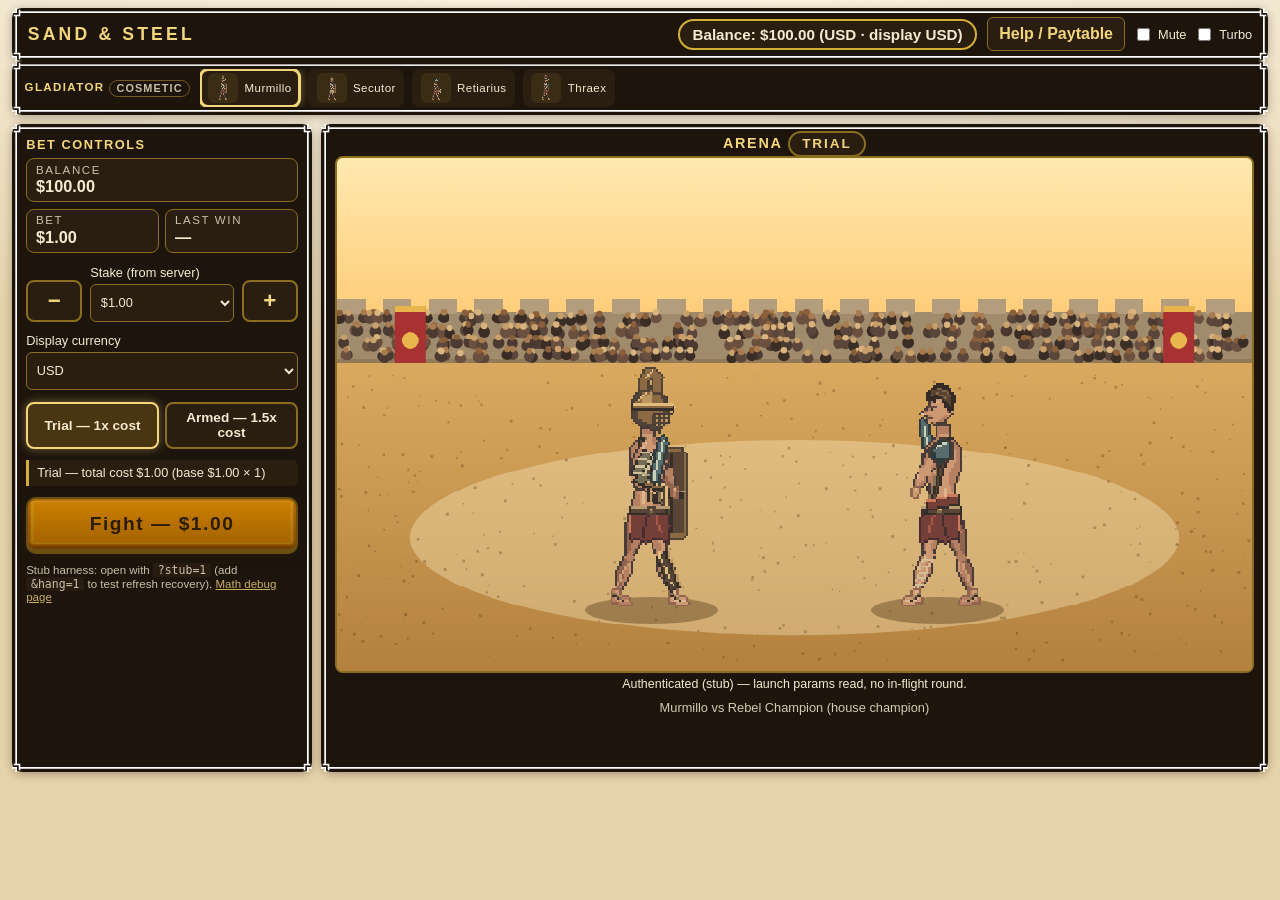
==== client/index.html @ 48a0f3f9 "SAND & STEEL playable demo (phase-5 branch)" ====
<!DOCTYPE html>
<html lang="en">
<head>
  <meta charset="utf-8" />
  <meta name="viewport" content="width=device-width, initial-scale=1" />
  <title>SAND &amp; STEEL</title>
  <link rel="icon" href="data:," />
  <link rel="stylesheet" href="./style.css" />
</head>
<body>
  <div id="page">
    <header id="topbar" class="panel">
      <div class="brand">
        <h1>SAND &amp; STEEL</h1>
        <p class="tagline">Gladiator arena casino</p>
      </div>
      <p id="balance" class="balance-pill">Balance: —</p>
      <div class="top-actions">
        <button id="help-open" type="button" class="btn-small">Help / Paytable</button>
        <label class="mute"><input id="mute" type="checkbox" /> Mute</label>
        <label class="mute"><input id="turbo" type="checkbox" /> Turbo</label>
      </div>
    </header>

    <section id="auth-error" class="panel" hidden>
      <p><strong>Could not connect to the game server.</strong></p>
      <p id="auth-error-text"></p>
      <p>No balance is shown because no balance was received — check your
        connection and try again.</p>
      <button id="auth-retry" type="button" class="btn-small">Retry</button>
    </section>

    <section id="resume" class="panel" hidden>
      <p id="resume-text"></p>
      <button id="resume-go" type="button" class="btn-small">Replay &amp; settle from record</button>
      <p id="resume-note"></p>
    </section>

    <!-- Single-screen desktop: slim fighter strip across the top, then one
         row: [bet control deck side panel | ARENA hero]. Mobile portrait
         keeps the stacked order (arena, strip, deck). All game IDs
         unchanged (app.js contract). -->
    <main id="layout" class="casino">
      <div id="center">
        <section id="fighters" class="panel" aria-label="Choose your gladiator">
          <h2>Gladiator <span class="cosmetic-tag">cosmetic</span></h2>
          <div id="fighter-cards"></div>
          <p class="hint">Looks only — never sent to the RGS.</p>
        </section>

        <section id="stage" class="panel" aria-label="Arena">
          <h2>Arena <span id="mode-tag" class="trial">TRIAL</span></h2>
          <div id="arena-wrap">
            <canvas id="arena" width="960" height="540"
              aria-label="Arena bout between your gladiator and the house champion"></canvas>
            <div id="banner" hidden></div>
          </div>
          <!-- Mobile portrait (mockup A): the status line lives directly under
               the pinned arena, so bout state/result summary never scroll
               away. On desktop it simply sits at the bottom of the stage
               column. -->
          <p id="status" role="status">Booting…</p>
          <p id="versus" aria-live="polite"></p>
          <p id="stage-line" aria-live="polite"></p>
          <p id="result" aria-live="polite"></p>
        </section>

        <section id="betpanel" class="panel" aria-label="Bet control deck">
          <h2>Bet controls</h2>
          <div id="deck-meters" aria-live="polite">
            <div class="meter wide"><span class="mlabel">Balance</span><strong id="deck-balance">—</strong></div>
            <div class="meter"><span class="mlabel">Bet</span><strong id="deck-bet">—</strong></div>
            <div class="meter"><span class="mlabel">Last win</span><strong id="deck-win">—</strong></div>
          </div>
          <div id="deck-controls">
            <div class="stepper" role="group" aria-label="Bet amount">
              <button id="bet-minus" type="button" class="step-btn" aria-label="Decrease bet">−</button>
              <label class="field stake-field">Stake (from server)
                <select id="stake"></select>
              </label>
              <button id="bet-plus" type="button" class="step-btn" aria-label="Increase bet">+</button>
            </div>
            <label class="field">Display currency
              <select id="currency">
                <option value="USD">USD</option>
                <option value="EUR">EUR</option>
                <option value="GBP">GBP</option>
                <option value="JPY">JPY</option>
                <option value="MXN">MXN</option>
                <option value="AUD">AUD</option>
              </select>
            </label>
            <div class="row" role="group" aria-label="Bout mode">
              <button id="mode-trial" type="button" class="mode-btn">Trial</button>
              <button id="mode-armed" type="button" class="mode-btn">Armed</button>
            </div>
            <p id="cost-line" class="cost">—</p>
            <div id="armed-confirm" hidden>
              <p id="armed-confirm-text"></p>
              <button id="armed-yes" type="button" class="btn-small">Confirm Armed Bout</button>
              <button id="armed-no" type="button" class="btn-small">Cancel</button>
            </div>
            <button id="bet" type="button" class="bet-btn">Fight</button>
          </div>
          <p class="hint">Stub harness: open with <code>?stub=1</code> (add
            <code>&amp;hang=1</code> to test refresh recovery).
            <a href="./debug.html">Math debug page</a></p>
        </section>
      </div>
    </main>

    <div id="help-overlay" hidden>
      <div id="help-dialog" class="panel" role="dialog" aria-modal="true" aria-labelledby="help-title">
        <h2 id="help-title">Paytable &amp; rules</h2>
        <div id="help-body"></div>
        <button id="help-close" type="button" class="btn-small">Close</button>
      </div>
    </div>

    <pre id="config">—</pre>
  </div>
  <script src="../math/bout.js"></script>
  <script src="./clips.js"></script>
  <script src="./arena.js"></script>
  <script src="./sprites.js"></script>
  <script src="./choreography.js"></script>
  <script src="./rgs-client.js"></script>
  <script src="./audio.js"></script>
  <script src="./juice.js"></script>
  <script src="./app.js"></script>
</body>
</html>
---- client/style.css ----
/* SAND & STEEL — casino-browser layout (P17b).
 *
 * Single centered column: compact fighter strip, hero arena (~60-65% of
 * viewport width on desktop), compact control deck below. Panels keep the
 * gold-on-dark casino chrome (Kenney Fantasy UI borders + gold BET button).
 * Banners, mode tag, HP/result rules unchanged (no-LDW: WIN gold "+amount",
 * LOSS flat "DEFEAT", DRAW blue floor callout, ARMED intro ember).
 */

:root {
  --sand: #f4e9d4;
  --sand-deep: #e6d3ab;
  --ink: #2a1f10;
  --panel: #1d150c;
  --panel-soft: #2a1e10;
  --gold: #d4af37;
  --gold-hi: #f3d67c;
  --gold-deep: #8a6d1f;
  --cream: #f5ead0;
  --win: #9fe870;
  --loss: #ff9d6b;
  --danger: #ff8a7a;
}

* { box-sizing: border-box; }

/* Approval checklist: no double-tap zoom on controls/canvas on touch devices. */
button, select, input, canvas { touch-action: manipulation; }

html { scroll-padding-top: 84px; }

body {
  margin: 0;
  color: var(--ink);
  font-family: "Trebuchet MS", Verdana, sans-serif;
  background:
    radial-gradient(1200px 500px at 50% -120px, #fff8e6 0%, var(--sand) 55%, var(--sand-deep) 100%);
  min-height: 100vh;
}

#page { max-width: 1280px; margin: 0 auto; padding: 0.75rem 0.75rem 2rem; }

/* --- dark gold-trimmed panels (fantasy border asset + fallback) --- */
.panel {
  background: var(--panel);
  color: var(--cream);
  border: 3px solid var(--gold);
  border-image-source: url("../assets/ui/Fantasy UI Borders/PNG/Default/Border/panel-border-000.png");
  border-image-slice: 12;
  border-image-width: 10px;
  border-radius: 10px;
  padding: 0.9rem 1rem;
  box-shadow: 0 2px 10px rgba(42, 31, 16, 0.35);
}

.panel h2 {
  margin: 0 0 0.6rem;
  font-size: 1rem;
  letter-spacing: 0.12em;
  text-transform: uppercase;
  color: var(--gold-hi);
}

/* --- top bar (sticky: balance always visible, compliance) --- */
#topbar {
  display: flex;
  align-items: center;
  gap: 1rem;
  flex-wrap: wrap;
  position: sticky;
  top: 0;
  z-index: 5;
}

.brand h1 { margin: 0; font-size: 1.5rem; letter-spacing: 0.18em; color: var(--gold-hi); }
.brand .tagline { margin: 0; font-size: 0.8rem; opacity: 0.75; }

.balance-pill {
  margin: 0 0 0 auto;
  padding: 0.45rem 1rem;
  border: 2px solid var(--gold);
  border-radius: 999px;
  background: var(--panel-soft);
  font-weight: bold;
  font-size: 1.05rem;
  white-space: nowrap;
}

.top-actions { display: flex; align-items: center; gap: 0.75rem; }
.mute { font-size: 0.9rem; display: flex; align-items: center; gap: 0.3rem; }

#status {
  margin: 0.6rem 0.2rem;
  font-size: 0.9rem;
  min-height: 1.2em;
}

/* --- casino column: arena is the hero --- */
#layout.casino {
  display: flex;
  justify-content: center;
  align-items: flex-start;
}

#center {
  width: min(980px, 64vw);
  min-width: 0;
  display: flex;
  flex-direction: column;
  gap: 0.9rem;
}

/* --- compact fighter strip (cosmetic, never competes with arena) --- */
#fighters { padding: 0.6rem 0.8rem; }
#fighters h2 { font-size: 0.85rem; margin-bottom: 0.45rem; }
.cosmetic-tag {
  font-size: 0.68rem;
  letter-spacing: 0.1em;
  border: 1px solid var(--gold-deep);
  border-radius: 999px;
  padding: 0.1em 0.6em;
  color: var(--cream);
  opacity: 0.8;
  vertical-align: middle;
}
#fighter-cards {
  display: flex;
  gap: 0.5rem;
  overflow-x: auto;
  padding-bottom: 0.15rem;
}

.fighter-card {
  background: var(--panel-soft);
  border: 2px solid transparent;
  border-radius: 8px;
  padding: 0.3rem 0.5rem;
  color: var(--cream);
  cursor: pointer;
  display: flex;
  align-items: center;
  gap: 0.4rem;
  font: inherit;
  flex: 0 0 auto;
  min-width: 0;
  min-height: 44px;
}

.fighter-card canvas {
  width: 40px;
  height: 40px;
  image-rendering: pixelated;
  background: radial-gradient(circle at 50% 65%, #3a2c15 0 34px, #241a0d 36px);
  border-radius: 6px;
  flex: 0 0 auto;
}

.fighter-card .fname { font-size: 0.8rem; letter-spacing: 0.04em; white-space: nowrap; }
.fighter-card.selected { border-color: var(--gold-hi); box-shadow: 0 0 0 1px var(--gold-hi), 0 0 12px rgba(243, 214, 124, 0.45); }
.fighter-card:focus-visible { outline: 2px solid var(--gold-hi); outline-offset: 2px; }
#fighters .hint { margin: 0.35rem 0 0; }

/* --- arena hero (dominant visual, slot reel-grid feel) --- */
#stage { text-align: center; }
#stage h2 { font-size: 1.1rem; }

#arena-wrap {
  position: relative;
  line-height: 0;
}

#arena {
  width: 100%;
  aspect-ratio: 16 / 9;
  image-rendering: pixelated;
  border: 2px solid var(--gold-deep);
  border-radius: 8px;
  background: #f0c979;
}

/* Result banner overlay (P12, no-LDW):
 * WIN shows "+amount" plainly on gold; LOSS shows "DEFEAT" flat and
 * subdued — no glow, no win-styled effects, ever. */
#banner {
  position: absolute;
  left: 50%;
  top: 12%;
  transform: translateX(-50%);
  line-height: 1.2;
  font-size: clamp(1.3rem, 4.5vw, 2.6rem);
  font-weight: bold;
  letter-spacing: 0.08em;
  padding: 0.35em 0.9em;
  border-radius: 10px;
  max-width: 94%;
  text-align: center;
}

#banner[hidden] { display: none; }

#banner.win {
  color: #2a1c05;
  background: var(--gold-hi);
  border: 3px solid #6b4f10;
  box-shadow: 0 0 18px rgba(243, 214, 124, 0.8);
}

#banner.loss {
  color: #e8ddc4;
  background: rgba(42, 31, 16, 0.85);
  border: 2px solid #6b5a40;
}

/* Draw-transition banner (P12b): banked floor, informational — neither
 * win-styled nor loss-styled. Smaller type so the two-line floor text fits
 * inside the arena. */
#banner.draw {
  color: #f5ead0;
  background: #3d5a80;
  border: 3px solid #98c1d9;
  font-size: clamp(1rem, 3.2vw, 1.6rem);
}

/* Armed intro banner (P14): pre-round mode callout over the walk-in —
 * ember red on gold, visually distinct from win/loss/draw banners. */
#banner.armed {
  color: #ffe9a8;
  background: #7a1f1f;
  border: 3px solid #e8b64c;
  box-shadow: 0 0 22px rgba(255, 120, 20, 0.75);
  letter-spacing: 0.18em;
}

/* Persistent mode tag in the arena header (P14/P17b): players always know
 * which mode they are in, idle or mid-bout. Unmistakable at a glance. */
#mode-tag {
  font-size: 0.85rem;
  letter-spacing: 0.14em;
  padding: 0.25em 0.9em;
  border-radius: 999px;
  vertical-align: middle;
  border: 2px solid var(--gold-deep);
  background: var(--panel-soft);
  color: var(--gold-hi);
}
#mode-tag.armed {
  border-color: #ff7a2e;
  background: #7a1f1f;
  color: #ffe9a8;
  box-shadow: 0 0 10px rgba(255, 120, 20, 0.6);
}

/* Armed selection: the arena frame glows ember while Armed is selected. */
body.armed #arena { border-color: #ff7a2e; box-shadow: 0 0 14px rgba(255, 120, 20, 0.55); }

#versus { font-size: 0.95rem; opacity: 0.85; margin: 0.5rem 0 0; }
#stage-line {
  font-size: 1rem;
  opacity: 0.95;
  margin: 0.25rem 0 0;
  color: #98c1d9;
  min-height: 1.4em;
  font-weight: bold;
}

#result { min-height: 2.6em; font-weight: bold; font-size: 1.15rem; }
#result.win { color: var(--win); }
#result.loss { color: var(--loss); }

/* --- control deck (compact, casino conventions) --- */
#betpanel .field { display: block; margin: 0.55rem 0; font-size: 0.9rem; }
#betpanel select {
  display: block;
  width: 100%;
  margin-top: 0.25rem;
  background: var(--panel-soft);
  color: var(--cream);
  border: 1px solid var(--gold-deep);
  border-radius: 6px;
  padding: 0.5rem;
  font: inherit;
  min-height: 44px;
}

#deck-meters {
  display: grid;
  grid-template-columns: 1fr 1fr;
  gap: 0.6rem;
  margin-bottom: 0.4rem;
}
.meter {
  background: var(--panel-soft);
  border: 1px solid var(--gold-deep);
  border-radius: 8px;
  padding: 0.45rem 0.7rem;
  display: flex;
  flex-direction: column;
  gap: 0.1rem;
}
.meter .mlabel {
  font-size: 0.72rem;
  letter-spacing: 0.14em;
  text-transform: uppercase;
  opacity: 0.8;
}
.meter strong { font-size: 1.2rem; }
.meter.wide { grid-column: 1 / -1; }
#deck-win.positive { color: var(--win); }

#deck-controls { display: flex; flex-direction: column; }

.stepper { display: flex; align-items: stretch; gap: 0.5rem; }
.stepper .stake-field { flex: 1; margin: 0.35rem 0; }
.step-btn {
  flex: 0 0 56px;
  align-self: end;
  min-width: 56px;
  min-height: 48px;
  margin-bottom: 0.35rem;
  font: inherit;
  font-size: 1.4rem;
  font-weight: bold;
  border-radius: 8px;
  border: 2px solid var(--gold-deep);
  background: var(--panel-soft);
  color: var(--gold-hi);
  cursor: pointer;
}
.step-btn:active { transform: translateY(1px); }

.row { display: flex; gap: 0.6rem; margin: 0.6rem 0; }

.mode-btn {
  flex: 1;
  min-height: 48px;
  font: inherit;
  font-weight: bold;
  padding: 0.55rem 0.4rem;
  border-radius: 8px;
  border: 2px solid var(--gold-deep);
  background: var(--panel-soft);
  color: var(--cream);
  cursor: pointer;
}
.mode-btn.active {
  border-color: var(--gold-hi);
  background: #4a3512;
  box-shadow: 0 0 10px rgba(243, 214, 124, 0.4);
}

.cost {
  margin: 0.4rem 0;
  padding: 0.5rem 0.6rem;
  background: var(--panel-soft);
  border-left: 3px solid var(--gold);
  border-radius: 0 6px 6px 0;
  font-size: 0.95rem;
}

/* FIGHT button: one big unmissable control (Kenney yellow-button texture). */
.bet-btn {
  width: 100%;
  margin-top: 0.4rem;
  padding: 1.1rem 1rem;
  min-height: 64px;
  font: inherit;
  font-size: 1.5rem;
  font-weight: bold;
  letter-spacing: 0.08em;
  color: #2a1c05;
  cursor: pointer;
  border: 2px solid #6b4f10;
  border-radius: 10px;
  background-color: var(--gold);
  background-image:
    linear-gradient(rgba(243, 214, 124, 0.55), rgba(138, 109, 31, 0.55)),
    url("../assets/ui/UI Pack/PNG/Yellow/Default/button_rectangle_depth_flat.png");
  background-size: 100% 100%, 100% 100%;
  background-blend-mode: multiply;
  box-shadow: 0 3px 0 #6b4f10, 0 4px 12px rgba(42, 31, 16, 0.5);
}
.bet-btn:active:not(:disabled) { transform: translateY(2px); box-shadow: 0 1px 0 #6b4f10; }
.bet-btn:disabled { opacity: 0.5; cursor: default; }

.btn-small {
  font: inherit;
  font-weight: bold;
  padding: 0.45rem 0.9rem;
  border-radius: 6px;
  border: 1px solid var(--gold-deep);
  background: var(--panel-soft);
  color: var(--gold-hi);
  cursor: pointer;
  min-height: 44px;
}
.btn-small:hover { border-color: var(--gold-hi); }

#armed-confirm, #resume { margin: 0.6rem 0; }
#armed-confirm {
  border: 1px solid var(--gold-deep);
  border-radius: 6px;
  padding: 0.6rem;
  background: var(--panel-soft);
}
#armed-confirm[hidden], #resume[hidden], #auth-error[hidden], #help-overlay[hidden] { display: none; }

#auth-error { border-color: var(--danger); margin: 0.6rem 0; }
#resume { margin: 0.6rem 0; }

.hint { font-size: 0.82rem; opacity: 0.8; }
.hint a { color: var(--gold-hi); }
code { background: var(--panel-soft); color: var(--cream); padding: 0 0.3rem; border-radius: 3px; }

/* --- help overlay --- */
#help-overlay {
  position: fixed;
  inset: 0;
  background: rgba(42, 31, 16, 0.6);
  display: flex;
  align-items: center;
  justify-content: center;
  padding: 1rem;
  z-index: 10;
}

#help-dialog { max-width: 520px; max-height: 85vh; overflow-y: auto; }
#help-dialog table { width: 100%; border-collapse: collapse; font-size: 0.9rem; margin: 0.5rem 0; }
#help-dialog th, #help-dialog td { border: 1px solid var(--gold-deep); padding: 0.35rem 0.5rem; text-align: left; }
#help-dialog th { color: var(--gold-hi); }
#help-dialog p, #help-dialog li { font-size: 0.9rem; }

#config {
  margin-top: 0.9rem;
  text-align: left;
  background: rgba(29, 21, 12, 0.85);
  color: #cbbd9a;
  padding: 0.7rem;
  border-radius: 6px;
  overflow-x: auto;
  font-size: 0.75rem;
}

/* --- single-screen desktop (wide): slim header, one row [deck | arena] ---
 * The whole game must fit 900px-high viewports with NO vertical scroll: the
 * page is a fixed 100dvh flex column, and the arena width is capped by the
 * available height so 16:9 never pushes the page over. Mobile portrait
 * (max-width:700px below) keeps the stacked order untouched. */
@media (min-width: 701px) {
  #page {
    max-width: 1560px;
    height: 100vh;
    height: 100dvh;
    display: flex;
    flex-direction: column;
    padding: 0.5rem 0.75rem 0.4rem;
    overflow: clip;
  }

  /* Slim header: one compact row, no tagline. */
  #topbar { flex: 0 0 auto; gap: 0.6rem; padding: 0.4rem 0.8rem; flex-wrap: nowrap; }
  .brand h1 { font-size: 1.1rem; }
  .brand .tagline { display: none; }
  .balance-pill { font-size: 0.95rem; padding: 0.3rem 0.8rem; }
  .top-actions { gap: 0.5rem; }
  .top-actions .btn-small { min-height: 34px; padding: 0.25rem 0.7rem; }
  .mute { font-size: 0.8rem; }

  #status { flex: 0 0 auto; margin: 0.25rem 0.2rem; font-size: 0.78rem; min-height: 1em; }

  #layout.casino { flex: 1 1 auto; min-height: 0; display: flex; }
  #center {
    flex: 1;
    width: 100%;
    min-height: 0;
    display: grid;
    grid-template-columns: minmax(240px, 300px) minmax(0, 1fr);
    grid-template-rows: auto minmax(0, 1fr);
    grid-template-areas:
      "fighters fighters"
      "betpanel stage";
    gap: 0.55rem;
    align-items: stretch;
  }

  /* Thin top fighter strip: single row, small cards, no hint text. */
  #fighters { grid-area: fighters; padding: 0.3rem 0.6rem; display: flex; align-items: center; gap: 0.6rem; }
  #fighters h2 { font-size: 0.72rem; margin: 0; white-space: nowrap; }
  #fighter-cards { flex: 1; padding-bottom: 0; }
  .fighter-card { min-height: 38px; padding: 0.15rem 0.4rem; }
  .fighter-card canvas { width: 30px; height: 30px; }
  .fighter-card .fname { font-size: 0.72rem; }
  #fighters .hint { display: none; }

  /* Left side deck: compact, internal scroll only as a safety net. */
  #betpanel { grid-area: betpanel; min-height: 0; min-width: 0; overflow-y: auto; padding: 0.6rem 0.7rem; display: flex; flex-direction: column; }
  #betpanel h2 { font-size: 0.8rem; margin-bottom: 0.4rem; }
  #deck-meters { grid-template-columns: 1fr 1fr; gap: 0.4rem; }
  .meter.wide { grid-column: 1 / -1; }
  .meter { padding: 0.3rem 0.55rem; }
  .meter strong { font-size: 1.02rem; }
  #betpanel .field { margin: 0.35rem 0; font-size: 0.8rem; }
  #betpanel select { min-height: 38px; padding: 0.35rem; }
  .step-btn { min-height: 42px; margin-bottom: 0.35rem; }
  .row { margin: 0.4rem 0; gap: 0.4rem; }
  .mode-btn { min-height: 40px; padding: 0.4rem 0.3rem; font-size: 0.85rem; }
  .cost { margin: 0.3rem 0; padding: 0.35rem 0.5rem; font-size: 0.8rem; }
  .bet-btn { min-height: 54px; padding: 0.7rem 0.8rem; font-size: 1.2rem; }
  #betpanel .hint { font-size: 0.72rem; }
  #armed-confirm, #resume { margin: 0.4rem 0; }

  /* Arena hero: fills the right column; canvas width capped by viewport
   * height so 16:9 never overflows 900px viewports at wide widths. */
  #stage { grid-area: stage; min-height: 0; min-width: 0; display: flex; flex-direction: column; padding: 0.5rem 0.7rem; overflow: hidden; }
  #stage h2 { font-size: 0.9rem; margin-bottom: 0.3rem; }
  #arena-wrap { flex: 1 1 auto; min-height: 0; display: flex; align-items: center; justify-content: center; }
  #arena { width: min(100%, calc((100dvh - 330px) * 16 / 9)); margin: 0 auto; }
  #versus { font-size: 0.8rem; margin: 0.3rem 0 0; }
  #stage-line { font-size: 0.85rem; margin: 0.1rem 0 0; min-height: 1.2em; }
  #result { min-height: 1.6em; font-size: 1rem; margin: 0.15rem 0 0; }

  /* Debug config strip: hidden on desktop to protect the no-scroll budget
   * (textContent still updated for harnesses; visible on mobile). */
  #config { display: none; }
}

/* --- responsive: mid-width narrows the deck, portrait stacks intentionally --- */
@media (max-width: 1100px) and (min-width: 701px) {
  #center { grid-template-columns: minmax(220px, 260px) minmax(0, 1fr); }
}

/* --- responsive: mobile portrait (max-width:700px) ---
 * Mockup A: sticky fight + thumb bar. The page is ONE fixed-height flex
 * column — header / arena / status / chips / bet bar — and NOTHING scrolls
 * (the arena itself is pinned and never leaves the viewport, turbo or not).
 * The bet bar is always thumb-reachable. Desktop (≥701px) keeps the
 * side-panel layout untouched. */
@media (max-width: 700px) {
  html { scroll-padding-top: 0; }
  body { min-height: 0; }

  /* Fixed single-screen column; the last padding keeps the FIGHT button
     clear of the iOS home indicator (safe-area-inset-bottom). */
  #page {
    height: 100vh;
    height: 100dvh;
    display: flex;
    flex-direction: column;
    gap: 0.3rem;
    padding: 0.4rem 0.5rem calc(0.4rem + env(safe-area-inset-bottom));
    overflow: hidden;
  }

  /* Slim header: title / balance pill / mute — one compact row. */
  #topbar {
    position: static;
    flex: 0 0 auto;
    display: flex;
    align-items: center;
    flex-wrap: nowrap;
    gap: 0.45rem;
    padding: 0.3rem 0.5rem;
  }
  .brand h1 { font-size: 1rem; }
  .brand .tagline { display: none; }
  .balance-pill { flex: 0 0 auto; margin: 0; padding: 0.2rem 0.6rem; font-size: 0.85rem; }
  .top-actions { margin-left: auto; gap: 0.35rem; }
  .top-actions .btn-small { min-height: 30px; padding: 0.15rem 0.5rem; font-size: 0.75rem; }
  .mute { font-size: 0.78rem; }

  /* Center is the flex column: arena first, then chips, then bet bar.
     #layout itself is the flex item of #page (it wraps #center). */
  #layout {
    flex-grow: 1;
    flex-shrink: 1;
    min-height: 0;
    width: 100%;
  }
  #center {
    flex-grow: 1;
    flex-shrink: 1;
    width: 100%;
    /* Constrain to #layout's box so the inner regions can always shrink
       (flex-basis alone was not enough in this engine build). */
    height: 100%;
    min-height: 0;
    display: flex;
    flex-direction: column;
    gap: 0.35rem;
  }

  /* Arena pinned to the top: flex-grow, never scrolls, min ~40% viewport. */
  #stage {
    order: 1;
    flex-grow: 1;
    flex-shrink: 1;
    min-height: calc(40dvh);
    min-width: 0;
    display: flex;
    flex-direction: column;
    overflow: hidden;
    position: relative;
  }
  #stage h2 { font-size: 0.85rem; margin-bottom: 0.25rem; }
  #arena-wrap { flex: 1 1 auto; min-height: 0; position: relative; line-height: 0; }
  #arena {
    width: 100%;
    height: auto;
    max-height: 100%;
    image-rendering: pixelated;
    border: 2px solid var(--gold-deep);
    border-radius: 8px;
    background: #f0c979;
  }
  #versus { font-size: 0.82rem; margin: 0.15rem 0 0; }
  #stage-line { font-size: 0.85rem; min-height: 1.2em; margin: 0.1rem 0 0; }
  #result { min-height: 1.6em; font-size: 0.95rem; margin: 0.1rem 0 0; }

  /* Status line: one compact line directly under the pinned arena. */
  #status {
    font-size: 0.8rem;
    margin: 0.15rem 0 0;
    min-height: 1.1em;
    white-space: nowrap;
    overflow: hidden;
    text-overflow: ellipsis;
  }

  /* Chips row: fighter selector + Trial/Armed toggle, one-tap chips.
     Fixed height (shrink 0): it is a compact strip above the bet bar. */
  #fighters {
    order: 2;
    flex-grow: 0;
    flex-shrink: 0;
    flex-basis: auto;
    display: flex;
    flex-direction: column;
    gap: 0.25rem;
    padding: 0.3rem 0.5rem;
  }
  #fighters h2 { display: none; } /* the chips row label would crowd the fight bar */
  #fighters .cosmetic-tag { display: none; }
  #fighter-cards {
    display: flex;
    flex-wrap: nowrap;
    gap: 0.4rem;
    overflow-x: auto;
    padding-bottom: 0;
  }
  .fighter-card { flex: 0 0 auto; min-height: 34px; padding: 0.1rem 0.4rem; }
  .fighter-card canvas { width: 30px; height: 30px; }
  .fighter-card .fname { font-size: 0.68rem; }
  #fighters .hint { display: none; }
  /* Compact one-tap mode chips (moved beside the fighters on mobile). */
  .mode-btn {
    flex: 0 0 auto;
    min-height: 34px;
    padding: 0.25rem 0.7rem;
    font-size: 0.8rem;
    border-radius: 999px;
    white-space: nowrap;
  }

  /* Sticky bottom bet bar: stake stepper + big FIGHT, always visible. */
  #betpanel {
    order: 3;
    flex-grow: 0;
    flex-shrink: 1;
    flex-basis: auto;
    min-height: 0;
    display: flex;
    flex-direction: column;
    gap: 0.3rem;
    padding: 0.35rem 0.5rem calc(0.35rem + env(safe-area-inset-bottom));
    position: relative;
    overflow: visible;
  }
  #betpanel h2 { display: none; }
  /* The cost line is supplementary; hiding it keeps the FIGHT button
     inside the shrunken bet bar at every viewport height. */
  #cost-line { display: none; }
  /* Balance/bet meters live in the slim header balance pill on mobile. */
  #deck-meters { display: none; }
  /* The mode toggle moved into the chips row; the empty row hides. */
  #deck-controls .row { display: none; }
  #betpanel select { min-height: 22px; padding: 0.1rem; font-size: 0.8rem; }
  /* The display-currency select is display-only; hiding it keeps the FIGHT
     button inside the shrunken bet bar at every viewport height. */
  #currency { display: none; }
  .stepper { gap: 0.15rem; }
  .step-btn { flex: 0 0 24px; min-height: 20px; font-size: 0.9rem; }
  .bet-btn {
    min-height: 40px;
    padding: 0.4rem 0.8rem;
    font-size: 1.1rem;
  }
  /* Armed confirm gate floats above the bet bar, never covering the FIGHT
     button itself (the fight stays tappable at all times). */
  #armed-confirm {
    position: absolute;
    left: 0.4rem;
    right: 0.4rem;
    bottom: calc(100% + 0.4rem);
    z-index: 20;
    margin: 0;
    max-height: 40dvh;
    overflow-y: auto;
  }

  /* Debug config strip: hidden on mobile (it would break the no-scroll
     budget; app.js still updates its textContent). */
  #config { display: none; }
}
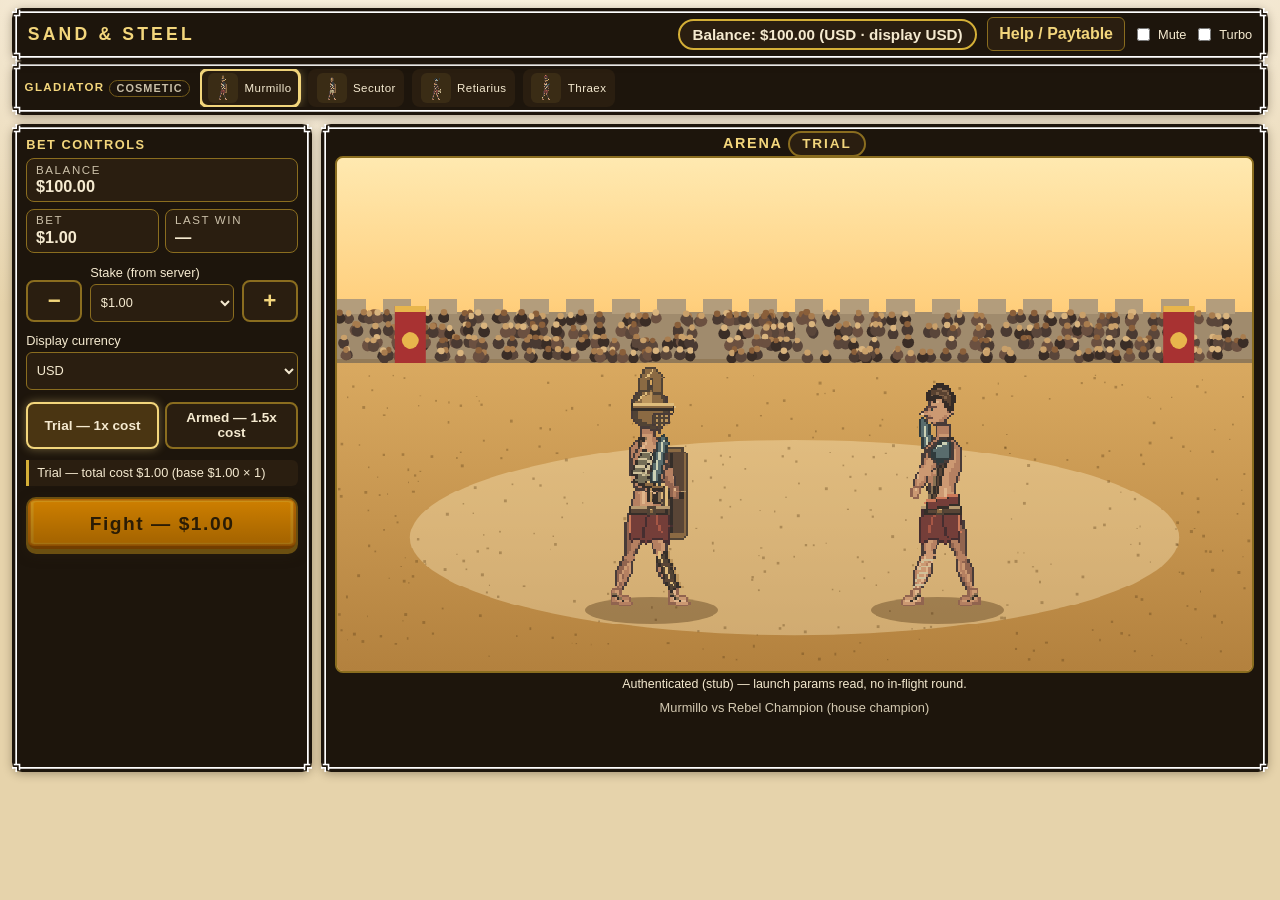
==== commit 4a70c837: "refresh: mobile v2 arena-first UI" ====
--- a/client/index.html
+++ b/client/index.html
@@ -38,7 +38,8 @@
 
     <!-- Single-screen desktop: slim fighter strip across the top, then one
          row: [bet control deck side panel | ARENA hero]. Mobile portrait
-         keeps the stacked order (arena, strip, deck). All game IDs
+         (max-width:700px) keeps the stacked order (arena, strip, deck) and
+         follows mockup A (betting) / mockup C (mid-fight). All game IDs
          unchanged (app.js contract). -->
     <main id="layout" class="casino">
       <div id="center">
@@ -54,11 +55,21 @@
             <canvas id="arena" width="960" height="540"
               aria-label="Arena bout between your gladiator and the house champion"></canvas>
             <div id="banner" hidden></div>
+            <!-- Mobile: slim icon strip overlaid at the arena's bottom edge
+                 (mute / turbo / help). Hidden on desktop, where these live
+                 in the top bar. -->
+            <div id="icon-strip" aria-label="Arena controls">
+              <button type="button" class="icon-btn" id="icon-mute" aria-label="Mute" title="Mute">
+                <svg viewBox="0 0 24 24"><path d="M3 9v6h4l5 4V5L8 9H3z"/><path d="M10 3L5 5l5 6M16 3L11 5l5 6z"/></svg>
+              </button>
+              <button type="button" class="icon-btn" id="icon-turbo" aria-label="Turbo" title="Turbo">
+                <svg viewBox="0 0 24 24"><path d="M8 5l14 7L8 19z"/></svg>
+              </button>
+              <button type="button" class="icon-btn" id="icon-help" aria-label="Help / Paytable" title="Help">
+                <svg viewBox="0 0 24 24"><circle cx="12" cy="12" r="9"/><path d="M12 11v6"/><circle cx="12" cy="7.5" r="0.5"/></svg>
+              </button>
+            </div>
           </div>
-          <!-- Mobile portrait (mockup A): the status line lives directly under
-               the pinned arena, so bout state/result summary never scroll
-               away. On desktop it simply sits at the bottom of the stage
-               column. -->
           <p id="status" role="status">Booting…</p>
           <p id="versus" aria-live="polite"></p>
           <p id="stage-line" aria-live="polite"></p>
@@ -100,12 +111,33 @@
               <button id="armed-yes" type="button" class="btn-small">Confirm Armed Bout</button>
               <button id="armed-no" type="button" class="btn-small">Cancel</button>
             </div>
-            <button id="bet" type="button" class="bet-btn">Fight</button>
           </div>
-          <p class="hint">Stub harness: open with <code>?stub=1</code> (add
-            <code>&amp;hang=1</code> to test refresh recovery).
-            <a href="./debug.html">Math debug page</a></p>
+          <button id="bet" type="button" class="bet-btn">Fight</button>
+
+          <!-- Mobile portrait deck (mockup A): segmented Trial/Armed toggle,
+               bet-amount row (½ • amount • 2x), one big full-width FIGHT
+               button, compact balance / last-win row. Hidden on desktop. -->
+          <div id="deck-mobile">
+            <div class="seg" role="group" aria-label="Bout mode"></div>
+            <div class="bet-row" role="group" aria-label="Bet amount">
+              <button type="button" class="step" id="bet-half">&frac12;</button>
+              <div class="amount" id="bet-amount">$1.00</div>
+              <button type="button" class="step" id="bet-double">2x</button>
+            </div>
+            <div class="meta">
+              <div>BALANCE<strong id="deck-balance-mobile">—</strong></div>
+              <div class="win">LAST WIN<strong id="deck-win-mobile">—</strong></div>
+            </div>
+          </div>
         </section>
+
+        <!-- Mobile fight-mode status bar (mockup C): round #, balance,
+             result text, HP pips. Shown only while a bout is active. -->
+        <div id="statusbar">
+          <div class="row"><span>ROUND</span><span id="sb-round" class="bal">—</span><span>BALANCE</span><span id="sb-balance" class="bal">—</span></div>
+          <div class="status" id="sb-status">—</div>
+          <div class="hp" id="sb-hp"></div>
+        </div>
       </div>
     </main>
 
@@ -117,7 +149,6 @@
       </div>
     </div>
 
-    <pre id="config">—</pre>
   </div>
   <script src="../math/bout.js"></script>
   <script src="./clips.js"></script>
@@ -129,4 +160,5 @@
   <script src="./juice.js"></script>
   <script src="./app.js"></script>
 </body>
+
 </html>
--- a/client/style.css
+++ b/client/style.css
@@ -404,6 +404,9 @@
 }
 #armed-confirm[hidden], #resume[hidden], #auth-error[hidden], #help-overlay[hidden] { display: none; }
 
+/* Mobile-only UI (shown only within the max-width:700px query below). */
+#icon-strip, #deck-mobile, #statusbar { display: none; }
+
 #auth-error { border-color: var(--danger); margin: 0.6rem 0; }
 #resume { margin: 0.6rem 0; }
 
@@ -529,184 +532,301 @@
 }
 
 /* --- responsive: mobile portrait (max-width:700px) ---
- * Mockup A: sticky fight + thumb bar. The page is ONE fixed-height flex
- * column — header / arena / status / chips / bet bar — and NOTHING scrolls
- * (the arena itself is pinned and never leaves the viewport, turbo or not).
- * The bet bar is always thumb-reachable. Desktop (≥701px) keeps the
- * side-panel layout untouched. */
+ * Mockup A (betting): full-bleed arena ~60% of viewport, slim icon strip
+ * overlaid at the arena's bottom edge, then a borderless control deck
+ * (segmented Trial/Armed toggle, ½ • amount • 2x bet row, one big full-width
+ * gold FIGHT button, compact balance / last-win row).
+ * Mockup C (mid-fight): bet deck collapses, arena expands to ~85%, a slim
+ * status bar at the bottom shows round #, balance, result text and HP pips.
+ * One uniform dark background, gold + blood-red accents, no card borders,
+ * no app header bar, no panel chrome, NO page scroll at either 390x844 or
+ * 375x667. Desktop (≥701px) keeps the side-panel layout untouched. */
 @media (max-width: 700px) {
-  html { scroll-padding-top: 0; }
-  body { min-height: 0; }
-
-  /* Fixed single-screen column; the last padding keeps the FIGHT button
-     clear of the iOS home indicator (safe-area-inset-bottom). */
+  html { scroll-padding-top: 0; overflow: hidden; }
+  body { min-height: 0; background: #0e0b08 !important; color: #e8dcc4; }
+
+  /* Full-bleed single-screen column; nothing scrolls. */
   #page {
-    height: 100vh;
     height: 100dvh;
     display: flex;
     flex-direction: column;
-    gap: 0.3rem;
-    padding: 0.4rem 0.5rem calc(0.4rem + env(safe-area-inset-bottom));
+    padding: 0;
     overflow: hidden;
-  }
-
-  /* Slim header: title / balance pill / mute — one compact row. */
-  #topbar {
-    position: static;
-    flex: 0 0 auto;
-    display: flex;
-    align-items: center;
-    flex-wrap: nowrap;
-    gap: 0.45rem;
-    padding: 0.3rem 0.5rem;
-  }
-  .brand h1 { font-size: 1rem; }
-  .brand .tagline { display: none; }
-  .balance-pill { flex: 0 0 auto; margin: 0; padding: 0.2rem 0.6rem; font-size: 0.85rem; }
-  .top-actions { margin-left: auto; gap: 0.35rem; }
-  .top-actions .btn-small { min-height: 30px; padding: 0.15rem 0.5rem; font-size: 0.75rem; }
-  .mute { font-size: 0.78rem; }
-
-  /* Center is the flex column: arena first, then chips, then bet bar.
-     #layout itself is the flex item of #page (it wraps #center). */
-  #layout {
-    flex-grow: 1;
-    flex-shrink: 1;
-    min-height: 0;
+    background: #0e0b08;
+  }
+
+  /* NO app header bar on mobile: mute / turbo / help live in the icon strip
+     overlaid on the arena instead. */
+  #topbar { display: none; }
+
+  #layout { flex: 1 1 auto; min-height: 0; width: 100%; }
+  #center {
+    flex: 1 1 auto;
     width: 100%;
-  }
-  #center {
-    flex-grow: 1;
-    flex-shrink: 1;
-    width: 100%;
-    /* Constrain to #layout's box so the inner regions can always shrink
-       (flex-basis alone was not enough in this engine build). */
     height: 100%;
     min-height: 0;
     display: flex;
     flex-direction: column;
-    gap: 0.35rem;
-  }
-
-  /* Arena pinned to the top: flex-grow, never scrolls, min ~40% viewport. */
+  }
+
+  /* Fighter strip hidden on mobile (mockup A has no picker; the cosmetic
+     fighter pref persists to localStorage and the default fighter is used). */
+  #fighters { display: none; }
+
+  /* Arena: grows to fill the space left by the deck / status bar. */
   #stage {
-    order: 1;
-    flex-grow: 1;
-    flex-shrink: 1;
-    min-height: calc(40dvh);
+    flex: 1;
+    min-height: 35%;
     min-width: 0;
+    width: 100%;
     display: flex;
     flex-direction: column;
     overflow: hidden;
     position: relative;
-  }
-  #stage h2 { font-size: 0.85rem; margin-bottom: 0.25rem; }
-  #arena-wrap { flex: 1 1 auto; min-height: 0; position: relative; line-height: 0; }
+    background: #0e0b08;
+    border: none;
+    border-radius: 0;
+    padding: 0;
+    margin: 0;
+  }
+  /* Fight mode (mockup C): the arena claims nearly all the vertical space. */
+  #center.fight-mode #stage { min-height: 55%; }
+
+  #stage h2 { display: none; } /* no arena header on mobile */
+  #arena-wrap { flex: 1 1 auto; min-height: 0; position: relative; line-height: 0; width: 100%; }
   #arena {
     width: 100%;
-    height: auto;
-    max-height: 100%;
+    height: 100%;
+    min-height: 0;
+    display: block;
+    border: none !important;
+    border-radius: 0 !important;
+    background: #0b0906 !important;
     image-rendering: pixelated;
-    border: 2px solid var(--gold-deep);
-    border-radius: 8px;
-    background: #f0c979;
-  }
-  #versus { font-size: 0.82rem; margin: 0.15rem 0 0; }
-  #stage-line { font-size: 0.85rem; min-height: 1.2em; margin: 0.1rem 0 0; }
-  #result { min-height: 1.6em; font-size: 0.95rem; margin: 0.1rem 0 0; }
-
-  /* Status line: one compact line directly under the pinned arena. */
-  #status {
-    font-size: 0.8rem;
-    margin: 0.15rem 0 0;
-    min-height: 1.1em;
-    white-space: nowrap;
-    overflow: hidden;
-    text-overflow: ellipsis;
-  }
-
-  /* Chips row: fighter selector + Trial/Armed toggle, one-tap chips.
-     Fixed height (shrink 0): it is a compact strip above the bet bar. */
-  #fighters {
-    order: 2;
-    flex-grow: 0;
-    flex-shrink: 0;
-    flex-basis: auto;
+    aspect-ratio: auto !important;
+  }
+
+  /* Icon strip overlaid at the arena's bottom edge (mockup A / C). */
+  #icon-strip {
+    display: flex;
+    position: absolute;
+    bottom: 10px;
+    left: 50%;
+    transform: translateX(-50%);
+    gap: 10px;
+    z-index: 30;
+  }
+  .icon-btn {
+    width: 40px; height: 40px; border-radius: 50%;
+    background: rgba(8,6,4,.72);
+    border: 1px solid rgba(217,169,96,.35);
+    display: flex; align-items: center; justify-content: center;
+    cursor: pointer;
+  }
+  .icon-btn svg { width: 20px; height: 20px; stroke: #d9a960; fill: none;
+    stroke-width: 1.8; stroke-linecap: round; stroke-linejoin: round; }
+  .icon-btn:active { background: rgba(217,169,96,.2); }
+
+  /* Result banner overlay inside the arena. */
+  #banner { left: 50%; top: 32%; transform: translateX(-50%); width: 90%; }
+
+  /* Betting-state info lines stay compact and never push the arena taller. */
+  #versus, #status, #stage-line, #result { display: none; }
+
+  /* Control deck: borderless, dark, below the arena (mockup A). */
+  #betpanel {
+    flex: 0 0 auto;
+    min-height: 0;
+    width: 100%;
     display: flex;
     flex-direction: column;
-    gap: 0.25rem;
-    padding: 0.3rem 0.5rem;
-  }
-  #fighters h2 { display: none; } /* the chips row label would crowd the fight bar */
-  #fighters .cosmetic-tag { display: none; }
-  #fighter-cards {
-    display: flex;
-    flex-wrap: nowrap;
-    gap: 0.4rem;
-    overflow-x: auto;
-    padding-bottom: 0;
-  }
-  .fighter-card { flex: 0 0 auto; min-height: 34px; padding: 0.1rem 0.4rem; }
-  .fighter-card canvas { width: 30px; height: 30px; }
-  .fighter-card .fname { font-size: 0.68rem; }
-  #fighters .hint { display: none; }
-  /* Compact one-tap mode chips (moved beside the fighters on mobile). */
-  .mode-btn {
-    flex: 0 0 auto;
-    min-height: 34px;
-    padding: 0.25rem 0.7rem;
-    font-size: 0.8rem;
-    border-radius: 999px;
-    white-space: nowrap;
-  }
-
-  /* Sticky bottom bet bar: stake stepper + big FIGHT, always visible. */
-  #betpanel {
-    order: 3;
-    flex-grow: 0;
-    flex-shrink: 1;
-    flex-basis: auto;
-    min-height: 0;
-    display: flex;
-    flex-direction: column;
-    gap: 0.3rem;
-    padding: 0.35rem 0.5rem calc(0.35rem + env(safe-area-inset-bottom));
-    position: relative;
-    overflow: visible;
+    background: #0e0b08;
+    border: none;
+    border-radius: 0;
+    box-shadow: none;
+    padding: 12px 12px 14px;
+    gap: 8px;
   }
   #betpanel h2 { display: none; }
-  /* The cost line is supplementary; hiding it keeps the FIGHT button
-     inside the shrunken bet bar at every viewport height. */
+  #deck-meters { display: none; }
+  #deck-controls { display: none; } /* desktop stepper / mode row / cost line */
   #cost-line { display: none; }
-  /* Balance/bet meters live in the slim header balance pill on mobile. */
-  #deck-meters { display: none; }
-  /* The mode toggle moved into the chips row; the empty row hides. */
-  #deck-controls .row { display: none; }
-  #betpanel select { min-height: 22px; padding: 0.1rem; font-size: 0.8rem; }
-  /* The display-currency select is display-only; hiding it keeps the FIGHT
-     button inside the shrunken bet bar at every viewport height. */
-  #currency { display: none; }
-  .stepper { gap: 0.15rem; }
-  .step-btn { flex: 0 0 24px; min-height: 20px; font-size: 0.9rem; }
+  #bet { width: 100%; }
+
+  /* Mobile deck (mockup A): flattened into #betpanel via display:contents
+     so the FIGHT button can sit below the bet controls - mockup A order:
+     mode toggle, bet row, FIGHT, balance. Shown in betting, hidden mid-fight. */
+  #deck-mobile { display: contents; }
+  #deck-mobile .seg { order: 1; }
+  #deck-mobile .bet-row { order: 2; }
+  #betpanel #bet { order: 3; }
+  #deck-mobile .meta { order: 4; }
+  #betpanel #armed-confirm { order: 5; }
+  #center.fight-mode #deck-mobile { display: none; }
+  /* Mid-fight (mockup C): the FIGHT button collapses away with the deck -
+     only the slim status bar remains. */
+  #center.fight-mode #betpanel #bet { display: none; }
+
+  /* Segmented Trial/Armed toggle (mockup A). The Trial/Armed buttons are
+     moved here by app.js on mobile. */
+  .seg {
+    display: flex;
+    background: #171208;
+    border: 1px solid #2c2314;
+    border-radius: 12px;
+    padding: 4px;
+  }
+  .seg .mode-btn {
+    flex: 1;
+    text-align: center;
+    padding: 9px 0;
+    font-size: 13px;
+    font-weight: 700;
+    letter-spacing: 2px;
+    color: #8a7a5c;
+    border: none;
+    background: transparent;
+    cursor: pointer;
+  }
+  .seg .mode-btn.active {
+    background: linear-gradient(180deg,#3a2c14,#241b0c);
+    color: #f0c96a;
+    box-shadow: inset 0 0 0 1px rgba(217,169,96,.5);
+  }
+
+  /* Bet-amount row: ½ • amount • 2x (mockup A). */
+  .bet-row {
+    display: flex;
+    gap: 8px;
+    align-items: center;
+  }
+  .step {
+    width: 56px;
+    border-radius: 10px;
+    border: 1px solid #2c2314;
+    background: #171208;
+    color: #d9a960;
+    font-size: 15px;
+    font-weight: 700;
+    cursor: pointer;
+  }
+  .step:active { background: rgba(217,169,96,.15); }
+  .amount {
+    flex: 1;
+    text-align: center;
+    background: #050403;
+    border: 1px solid #2c2314;
+    border-radius: 10px;
+    padding: 12px 0;
+    font-size: 20px;
+    font-weight: 800;
+    color: #f0c96a;
+  }
+
+  /* One big full-width gold FIGHT button (mockup A). */
   .bet-btn {
-    min-height: 40px;
-    padding: 0.4rem 0.8rem;
-    font-size: 1.1rem;
-  }
-  /* Armed confirm gate floats above the bet bar, never covering the FIGHT
-     button itself (the fight stays tappable at all times). */
+    width: 100%;
+    height: 58px;
+    border: none;
+    border-radius: 14px;
+    background: linear-gradient(180deg, #f5d67b 0%, #d9a960 55%, #b07f2e 100%);
+    color: #1a1206;
+    font-size: 22px;
+    font-weight: 900;
+    letter-spacing: 6px;
+    box-shadow: 0 4px 18px rgba(217,169,96,.35);
+    cursor: pointer;
+    padding: 0;
+  }
+  .bet-btn:active:not(:disabled) { filter: brightness(1.08); }
+  .bet-btn:disabled { opacity: 0.55; cursor: default; filter: none; }
+
+  /* Compact balance / last-win row (mockup A). */
+  .meta {
+    display: flex;
+    justify-content: space-between;
+    font-size: 11px;
+    letter-spacing: 1.5px;
+    color: #8a7a5c;
+  }
+  .meta strong {
+    display: block;
+    font-size: 16px;
+    color: #e8dcc4;
+    letter-spacing: 0;
+    margin-top: 3px;
+    font-weight: 700;
+  }
+  .meta .win strong { color: #f0c96a; }
+
+  /* Armed confirm gate floats above the deck on mobile. */
   #armed-confirm {
     position: absolute;
-    left: 0.4rem;
-    right: 0.4rem;
-    bottom: calc(100% + 0.4rem);
-    z-index: 20;
+    left: 12px;
+    right: 12px;
+    bottom: calc(100% + 10px);
+    z-index: 25;
     margin: 0;
-    max-height: 40dvh;
-    overflow-y: auto;
-  }
-
-  /* Debug config strip: hidden on mobile (it would break the no-scroll
-     budget; app.js still updates its textContent). */
+    background: #171208;
+    border: 1px solid #2c2314;
+    border-radius: 10px;
+    padding: 8px 10px;
+    box-shadow: 0 4px 12px rgba(0,0,0,.6);
+  }
+  #armed-confirm p { margin: 0 0 6px; font-size: 0.85rem; color: #e8dcc4; }
+
+  /* Fight-mode status bar (mockup C): round #, balance, result text, HP pips.
+     Hidden while betting, shown only mid-fight. */
+  #statusbar { display: none; }
+  #center.fight-mode #statusbar { display: block; }
+  #statusbar {
+    flex: 0 0 auto;
+    width: 100%;
+    background: #0b0805;
+    border-top: 1px solid rgba(217,169,96,.3);
+    padding: 10px 14px 12px;
+    color: #e8dcc4;
+  }
+  #statusbar .row {
+    display: flex;
+    justify-content: space-between;
+    font-size: 11px;
+    letter-spacing: 2px;
+    color: #8a7a5c;
+    margin-bottom: 6px;
+  }
+  #statusbar .row .bal {
+    font-size: 14px;
+    color: #e8dcc4;
+    letter-spacing: 0.5px;
+    font-weight: 700;
+  }
+  #statusbar .status {
+    font-size: 15px;
+    font-weight: 700;
+    color: #f0c96a;
+    letter-spacing: 0.5px;
+    margin-bottom: 8px;
+    min-height: 1.2em;
+  }
+  #statusbar .hp {
+    display: flex;
+    gap: 6px;
+  }
+  #statusbar .hp i {
+    flex: 1;
+    height: 5px;
+    border-radius: 3px;
+    background: #2c2314;
+  }
+  #statusbar .hp i.full {
+    background: linear-gradient(90deg,#a31621,#d9a960);
+  }
+  #statusbar .hp i.half {
+    background: linear-gradient(90deg,#a31621 50%,#2c2314 50%);
+  }
+
+  #armed-confirm[hidden], #resume[hidden], #auth-error[hidden], #help-overlay[hidden] { display: none; }
   #config { display: none; }
-}
+  #currency { display: none; }
+}
